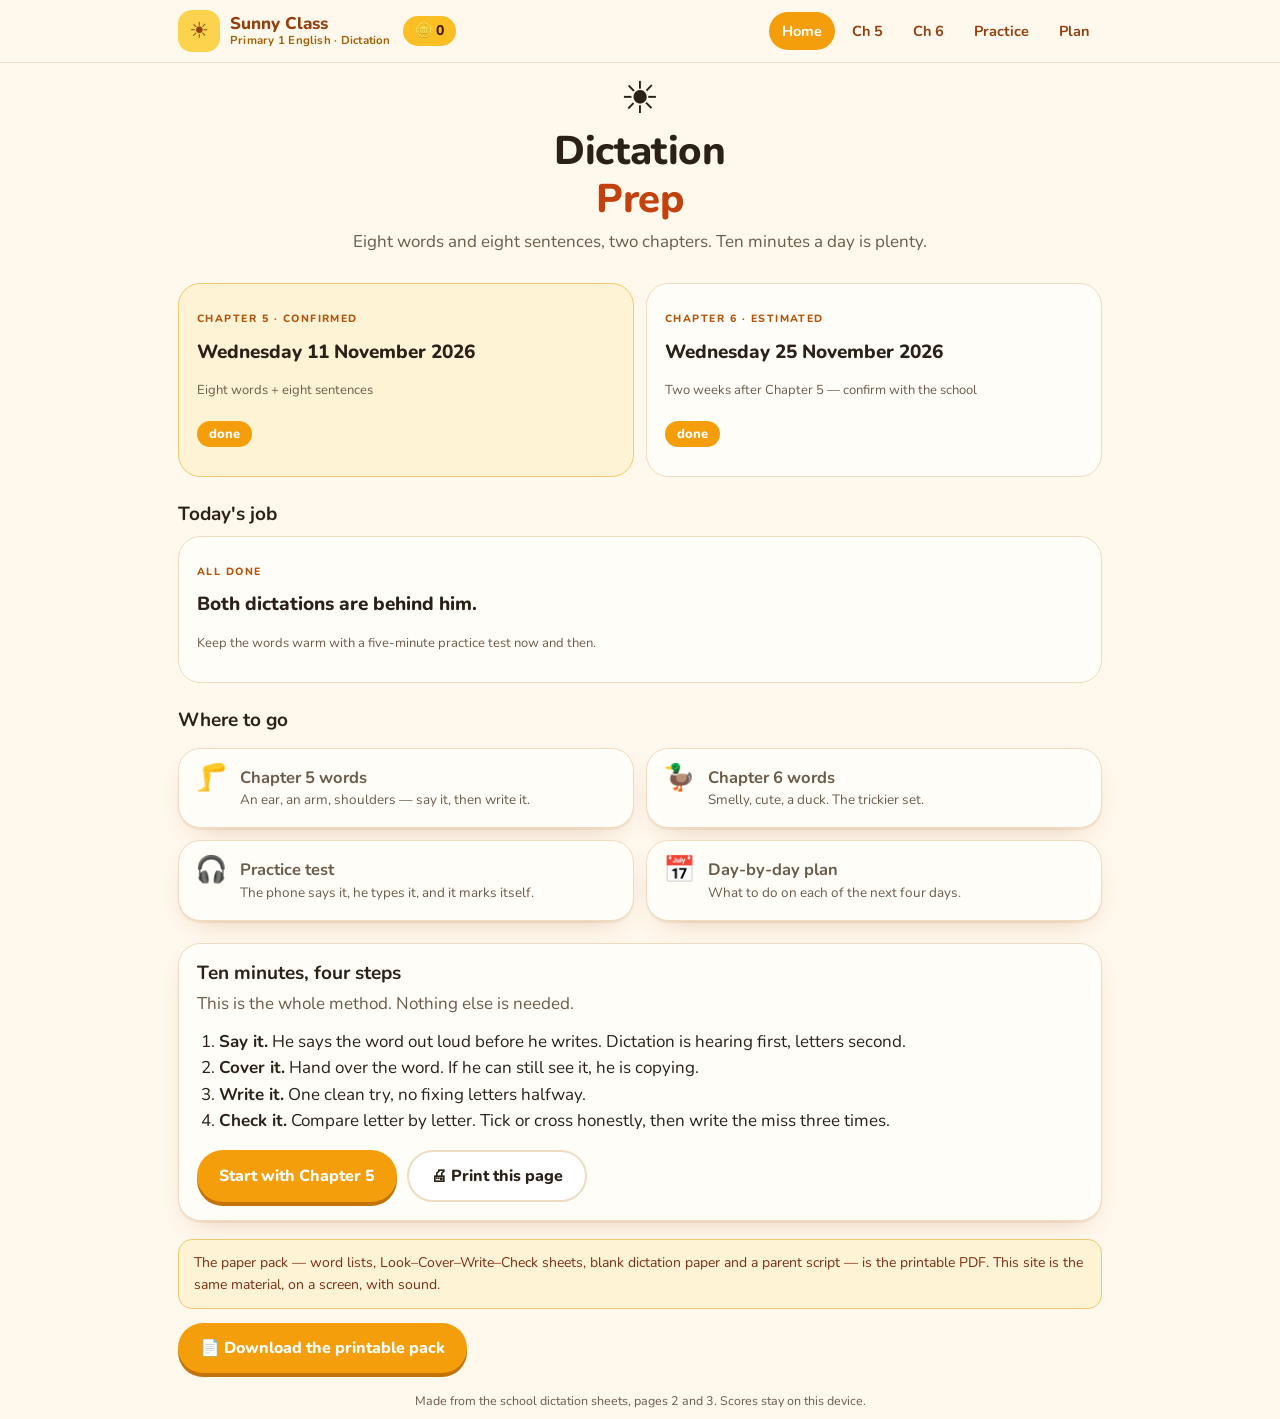
==== index.html @ 92ae647a "P1 English dictation: Chapters 5 and 6, with sound and a printable pack" ====
<!DOCTYPE html>
<html lang="en">
<head>
<meta charset="utf-8">
<meta name="viewport" content="width=device-width, initial-scale=1">
<title>Sunny Class · P1 English Dictation</title>
<meta name="description" content="Practice for Anton's Primary 1 English dictation, Chapters 5 and 6.">
<meta name="theme-color" content="#fff8ec">
<link rel="icon" href="favicon.svg" type="image/svg+xml">
<link rel="preconnect" href="https://fonts.googleapis.com">
<link rel="preconnect" href="https://fonts.gstatic.com" crossorigin>
<link href="https://fonts.googleapis.com/css2?family=Nunito:wght@400;600;700;800&family=Comic+Neue:wght@700&display=swap" rel="stylesheet">
<link rel="stylesheet" href="css/app.css">
</head>
<body data-page="home">

<header class="site-header">
  <div class="wrap">
    <a class="brand" href="./">
      <span class="brand-mark" aria-hidden="true">☀️</span>
      <span>Sunny Class<small>Primary 1 English · Dictation</small></span>
    </a>
    <p class="coins" data-coins>🪙 0</p>
    <nav class="nav" aria-label="Main">
      <a href="./" aria-current="page">Home</a>
      <a href="ch5/">Ch 5</a>
      <a href="ch6/">Ch 6</a>
      <a href="practice/">Practice</a>
      <a href="plan/">Plan</a>
    </nav>
  </div>
</header>

<main class="wrap">

  <section class="hero">
    <div class="sun" aria-hidden="true">☀️</div>
    <h1>Dictation <span class="accent">Prep</span></h1>
    <p class="lede">Eight words and eight sentences, two chapters. Ten minutes a day is plenty.</p>
  </section>

  <section class="dates" aria-label="Dictation dates">
    <div class="date-card now">
      <p class="tag">CHAPTER 5 · CONFIRMED</p>
      <p class="when">Wednesday 11 November 2026</p>
      <p class="sub">Eight words + eight sentences</p>
      <p class="countdown" data-countdown="ch5">…</p>
    </div>
    <div class="date-card">
      <p class="tag">CHAPTER 6 · ESTIMATED</p>
      <p class="when">Wednesday 25 November 2026</p>
      <p class="sub">Two weeks after Chapter 5 — confirm with the school</p>
      <p class="countdown" data-countdown="ch6">…</p>
    </div>
  </section>

  <section aria-labelledby="today-h">
    <h2 id="today-h" style="margin:26px 0 0;font-size:19px">Today's job</h2>
    <div class="stack" data-today style="margin-top:10px"></div>
  </section>

  <section aria-labelledby="go-h">
    <h2 id="go-h" style="margin:26px 0 0;font-size:19px">Where to go</h2>
    <div class="grid-links">
      <a class="tile" href="ch5/">
        <span class="ico" aria-hidden="true">🦵</span>
        <span><strong>Chapter 5 words</strong><span>An ear, an arm, shoulders — say it, then write it.</span></span>
      </a>
      <a class="tile" href="ch6/">
        <span class="ico" aria-hidden="true">🦆</span>
        <span><strong>Chapter 6 words</strong><span>Smelly, cute, a duck. The trickier set.</span></span>
      </a>
      <a class="tile" href="practice/">
        <span class="ico" aria-hidden="true">🎧</span>
        <span><strong>Practice test</strong><span>The phone says it, he types it, and it marks itself.</span></span>
      </a>
      <a class="tile" href="plan/">
        <span class="ico" aria-hidden="true">📅</span>
        <span><strong>Day-by-day plan</strong><span>What to do on each of the next four days.</span></span>
      </a>
    </div>
  </section>

  <section class="card" style="margin-top:22px" aria-labelledby="min-h">
    <h2 id="min-h">Ten minutes, four steps</h2>
    <p class="lede">This is the whole method. Nothing else is needed.</p>
    <ol style="margin:12px 0 0;padding-left:22px">
      <li><strong>Say it.</strong> He says the word out loud before he writes. Dictation is hearing first, letters second.</li>
      <li><strong>Cover it.</strong> Hand over the word. If he can still see it, he is copying.</li>
      <li><strong>Write it.</strong> One clean try, no fixing letters halfway.</li>
      <li><strong>Check it.</strong> Compare letter by letter. Tick or cross honestly, then write the miss three times.</li>
    </ol>
    <div class="btn-row" style="margin-top:16px">
      <a class="btn btn-primary" href="ch5/">Start with Chapter 5</a>
      <button class="btn btn-ghost" data-print>🖨 Print this page</button>
    </div>
  </section>

  <p class="notice warm" style="margin-top:18px">
    The paper pack — word lists, Look–Cover–Write–Check sheets, blank dictation paper and a parent script —
    is the printable PDF. This site is the same material, on a screen, with sound.
  </p>
  <div class="btn-row" style="margin-top:12px">
    <a class="btn btn-primary" href="Anton_P1_Dictation_Prep_Pack.pdf" download>📄 Download the printable pack</a>
  </div>

  <footer class="site-footer">
    Made from the school dictation sheets, pages 2 and 3. Scores stay on this device.
  </footer>
</main>

<nav class="bottom-nav" aria-label="Main">
  <ul>
    <li><a href="./" aria-current="page"><span aria-hidden="true">🏠</span><span>Home</span></a></li>
    <li><a href="ch5/"><span aria-hidden="true">🦵</span><span>Ch 5</span></a></li>
    <li><a href="ch6/"><span aria-hidden="true">🦆</span><span>Ch 6</span></a></li>
    <li><a href="practice/"><span aria-hidden="true">🎧</span><span>Practice</span></a></li>
    <li><a href="plan/"><span aria-hidden="true">📅</span><span>Plan</span></a></li>
  </ul>
</nav>

<script src="js/data.js"></script>
<script src="js/app.js"></script>
</body>
</html>
---- css/app.css ----
/* Sunny Class — P1 English Dictation
   Same warm palette as the family's exam site. */

:root {
  --bg: #fff8ec;
  --bg-soft: #fdf1dd;
  --ink: #2b2118;
  --ink-soft: #6b5b4a;
  --amber: #f59e0b;
  --amber-dark: #b45309;
  --amber-deep: #92400e;
  --orange: #c2410c;
  --card: #fffdf8;
  --line: #efdcc0;
  --green: #15803d;
  --green-bg: #dcfce7;
  --red: #b91c1c;
  --red-bg: #fee2e2;
  --blue-bg: #eef6ff;
  --radius: 1.4rem;
  --shadow: 0 2px 0 rgba(180, 83, 9, 0.08), 0 10px 30px -18px rgba(146, 64, 14, 0.45);
  --font: "Nunito", "PingFang HK", "Microsoft JhengHei", "WenQuanYi Micro Hei", system-ui, sans-serif;
  --font-kid: "Comic Neue", "Comic Sans MS", "Chalkboard SE", var(--font);
}

* { box-sizing: border-box; }

html { -webkit-text-size-adjust: 100%; }

body {
  margin: 0;
  background: var(--bg);
  color: var(--ink);
  font-family: var(--font);
  font-size: 17px;
  line-height: 1.55;
  min-height: 100vh;
}

img { max-width: 100%; }

a { color: var(--amber-deep); }

.wrap {
  width: min(960px, 100%);
  margin: 0 auto;
  padding: 0 18px;
}

/* ---------------------------------------------------------------- header */

.site-header {
  position: sticky;
  top: 0;
  z-index: 20;
  background: rgba(255, 248, 236, 0.93);
  backdrop-filter: blur(10px);
  border-bottom: 1px solid var(--line);
}

.site-header .wrap {
  display: flex;
  align-items: center;
  gap: 12px;
  padding-top: 10px;
  padding-bottom: 10px;
}

.brand {
  display: flex;
  align-items: center;
  gap: 10px;
  text-decoration: none;
  color: var(--amber-deep);
  font-weight: 800;
  line-height: 1.1;
}

.brand-mark {
  width: 42px;
  height: 42px;
  border-radius: 14px;
  background: #fcd34d;
  display: grid;
  place-items: center;
  font-size: 22px;
  flex: none;
}

.brand small {
  display: block;
  font-size: 11.5px;
  font-weight: 700;
  color: #a16207;
  letter-spacing: 0.02em;
}

.coins {
  margin: 0;
  background: #fbbf24;
  color: #451a03;
  border-radius: 999px;
  padding: 4px 12px;
  font-size: 14px;
  font-weight: 800;
  flex: none;
}

.nav {
  margin-left: auto;
  display: none;
  gap: 4px;
}

.nav a {
  display: inline-flex;
  align-items: center;
  height: 38px;
  padding: 0 13px;
  border-radius: 999px;
  font-size: 14.5px;
  font-weight: 700;
  text-decoration: none;
  color: var(--amber-deep);
}

.nav a:hover { background: #fde9c8; }
.nav a[aria-current="page"] { background: var(--amber); color: #fff; }

@media (min-width: 760px) {
  .nav { display: flex; }
}

/* --------------------------------------------------------- bottom nav -- */

.bottom-nav {
  position: fixed;
  inset: auto 0 0 0;
  z-index: 20;
  background: rgba(255, 248, 236, 0.97);
  backdrop-filter: blur(10px);
  border-top: 1px solid var(--line);
  padding-bottom: env(safe-area-inset-bottom);
}

.bottom-nav ul {
  display: grid;
  grid-template-columns: repeat(5, 1fr);
  margin: 0;
  padding: 0;
  list-style: none;
}

.bottom-nav a {
  display: flex;
  flex-direction: column;
  align-items: center;
  gap: 2px;
  padding: 8px 2px 9px;
  font-size: 11px;
  font-weight: 700;
  color: var(--ink-soft);
  text-decoration: none;
}

.bottom-nav a span:first-child { font-size: 19px; line-height: 1; }
.bottom-nav a[aria-current="page"] { color: var(--amber-deep); }

main { padding: 22px 0 96px; }

@media (min-width: 760px) {
  main { padding-bottom: 40px; }
  .bottom-nav { display: none; }
}

/* ------------------------------------------------------------ elements -- */

h1, h2, h3 { line-height: 1.2; margin: 0; }

h1 { font-size: clamp(28px, 6vw, 40px); font-weight: 800; letter-spacing: -0.01em; }

.kicker {
  font-size: 11.5px;
  font-weight: 800;
  letter-spacing: 0.14em;
  text-transform: uppercase;
  color: var(--amber-dark);
  margin: 0 0 4px;
}

.lede { color: var(--ink-soft); margin: 6px 0 0; }

.rule {
  height: 3px;
  width: 100%;
  background: var(--amber);
  border-radius: 999px;
  margin: 14px 0 18px;
}

.card {
  background: var(--card);
  border: 1px solid var(--line);
  border-radius: var(--radius);
  padding: 18px;
  box-shadow: var(--shadow);
}

.card + .card { margin-top: 16px; }

.card > h2 { font-size: 19px; margin-bottom: 4px; }

.btn {
  display: inline-flex;
  align-items: center;
  justify-content: center;
  gap: 8px;
  border: 0;
  border-radius: 999px;
  padding: 13px 22px;
  font-family: var(--font);
  font-size: 16px;
  font-weight: 800;
  cursor: pointer;
  text-decoration: none;
  background: #fde9c8;
  color: var(--amber-deep);
  transition: transform 0.08s ease, background 0.15s ease;
}

.btn:active { transform: translateY(1px); }
.btn-primary { background: var(--amber); color: #fff; box-shadow: 0 4px 0 #c2740a; }
.btn-primary:active { box-shadow: 0 2px 0 #c2740a; }
.btn-ghost { background: #fff; border: 2px solid var(--line); color: var(--ink); }
.btn-lg { font-size: 18px; padding: 16px 28px; }
.btn:disabled { opacity: 0.45; cursor: default; }

.btn-row { display: flex; flex-wrap: wrap; gap: 10px; }

/* --------------------------------------------------------- home / hero -- */

.hero {
  text-align: center;
  padding: 14px 0 6px;
}

.hero .sun {
  font-size: 44px;
  line-height: 1;
  animation: float 3.4s ease-in-out infinite;
}

@keyframes float {
  0%, 100% { transform: translateY(0); }
  50% { transform: translateY(-7px); }
}

.hero h1 { margin-top: 6px; }
.hero h1 .accent { color: var(--orange); display: block; }

.dates {
  display: grid;
  gap: 12px;
  grid-template-columns: 1fr;
  margin: 22px 0 6px;
}

@media (min-width: 620px) { .dates { grid-template-columns: 1fr 1fr; } }

.date-card {
  border-radius: var(--radius);
  padding: 16px 18px;
  border: 1px solid var(--line);
  background: var(--card);
  text-align: left;
}

.date-card.now { background: #fff3d6; border-color: #f3c96b; }

.date-card .tag {
  font-size: 10.5px;
  font-weight: 800;
  letter-spacing: 0.14em;
  color: var(--amber-dark);
}

.date-card .when { font-size: 19px; font-weight: 800; margin: 2px 0; }
.date-card .sub { font-size: 13px; color: var(--ink-soft); }

.countdown {
  display: inline-block;
  margin-top: 8px;
  background: var(--amber);
  color: #fff;
  border-radius: 999px;
  padding: 3px 12px;
  font-size: 13px;
  font-weight: 800;
}

.grid-links {
  display: grid;
  gap: 12px;
  grid-template-columns: 1fr;
  margin-top: 16px;
}

@media (min-width: 640px) { .grid-links { grid-template-columns: 1fr 1fr; } }

.tile {
  display: flex;
  gap: 13px;
  align-items: flex-start;
  background: var(--card);
  border: 1px solid var(--line);
  border-radius: var(--radius);
  padding: 16px;
  text-decoration: none;
  color: inherit;
  box-shadow: var(--shadow);
  transition: transform 0.12s ease;
}

.tile:hover { transform: translateY(-2px); }
.tile .ico { font-size: 26px; line-height: 1; }
.tile strong { display: block; font-size: 16.5px; }
.tile span { font-size: 13.5px; color: var(--ink-soft); }

/* ------------------------------------------------------- word cards ----- */

.word-grid {
  display: grid;
  gap: 12px;
  grid-template-columns: 1fr;
  margin-top: 16px;
}

@media (min-width: 620px) { .word-grid { grid-template-columns: 1fr 1fr; } }

.word-card {
  background: var(--card);
  border: 1px solid var(--line);
  border-radius: var(--radius);
  padding: 14px 16px 16px;
  box-shadow: var(--shadow);
}

.word-card.correct { border-color: #86efac; background: #f0fdf4; }

.word-head {
  display: flex;
  align-items: center;
  gap: 8px;
}

.word-num {
  font-size: 12px;
  font-weight: 800;
  color: var(--ink-soft);
}

.word-head .speak { margin-left: auto; }

.speak {
  border: 0;
  background: #dbeafe;
  color: #1d4ed8;
  width: 42px;
  height: 42px;
  border-radius: 50%;
  font-size: 19px;
  cursor: pointer;
  flex: none;
  display: grid;
  place-items: center;
}

.speak:active { transform: scale(0.94); }

.word-text {
  font-family: var(--font-kid);
  font-size: 40px;
  font-weight: 700;
  line-height: 1.1;
  margin: 2px 0 0;
}

.word-syll {
  font-size: 12.5px;
  font-weight: 800;
  color: var(--amber-dark);
  letter-spacing: 0.05em;
}

.word-tip { font-size: 13px; color: var(--ink-soft); font-style: italic; }

.tricky { color: var(--orange); }

/* hidden-word mode: the child should not be able to peek */
.word-grid.covered .word-text,
.word-grid.covered .word-syll { visibility: hidden; }

.word-practice {
  display: flex;
  gap: 8px;
  margin-top: 12px;
}

.write-input {
  flex: 1;
  min-width: 0;
  font-family: var(--font-kid);
  font-size: 20px;
  padding: 9px 12px;
  border: 2px solid var(--line);
  border-radius: 12px;
  background: #fff;
  color: var(--ink);
}

.write-input:focus {
  outline: 3px solid #fcd34d;
  outline-offset: 1px;
  border-color: var(--amber);
}

.check-btn {
  border: 0;
  border-radius: 12px;
  background: var(--amber);
  color: #fff;
  font-family: var(--font);
  font-weight: 800;
  font-size: 14px;
  padding: 0 16px;
  cursor: pointer;
}

.feedback {
  margin-top: 8px;
  font-size: 14px;
  font-weight: 700;
  min-height: 21px;
}

.feedback.ok { color: var(--green); }
.feedback.no { color: var(--red); }
.feedback.warn { color: var(--amber-dark); }

/* ----------------------------------------------------------- sentences -- */

.sent-list { display: grid; gap: 10px; margin-top: 14px; }

.sent-item {
  display: flex;
  gap: 12px;
  align-items: center;
  background: var(--card);
  border: 1px solid var(--line);
  border-radius: 16px;
  padding: 12px 14px;
}

.sent-item .num { font-size: 12px; font-weight: 800; color: var(--ink-soft); }

.sent-text {
  font-family: var(--font-kid);
  font-size: 21px;
  font-weight: 700;
  line-height: 1.35;
  flex: 1;
}

/* --------------------------------------------------------------- plan --- */

.plan-table { width: 100%; border-collapse: collapse; margin-top: 14px; font-size: 15px; }

.plan-table th {
  background: var(--amber);
  color: #fff;
  text-align: left;
  font-size: 12px;
  letter-spacing: 0.08em;
  text-transform: uppercase;
  padding: 9px 10px;
}

.plan-table th:first-child { border-radius: 10px 0 0 10px; }
.plan-table th:last-child { border-radius: 0 10px 10px 0; }

.plan-table td {
  padding: 10px;
  border-bottom: 1px solid var(--line);
  vertical-align: top;
}

.plan-table tr.today td { background: #fff3d6; }
.plan-table td:first-child { font-weight: 800; color: var(--amber-dark); white-space: nowrap; }
.plan-table td.when { font-weight: 700; white-space: nowrap; }

.tick {
  width: 26px;
  height: 26px;
  border: 2px solid var(--line);
  border-radius: 7px;
  background: #fff;
  cursor: pointer;
  display: grid;
  place-items: center;
  font-size: 15px;
  color: #fff;
  padding: 0;
}

.tick.on { background: var(--green); border-color: var(--green); }

/* ------------------------------------------------------------ practice -- */

.practice-stage {
  text-align: center;
  background: var(--card);
  border: 1px solid var(--line);
  border-radius: var(--radius);
  padding: 26px 18px;
  box-shadow: var(--shadow);
}

.progress-pill {
  display: inline-block;
  font-size: 13px;
  font-weight: 800;
  color: var(--amber-dark);
  background: #fde9c8;
  border-radius: 999px;
  padding: 4px 14px;
  margin-bottom: 14px;
}

.big-input {
  width: min(440px, 100%);
  font-family: var(--font-kid);
  font-size: 26px;
  text-align: center;
  padding: 14px 16px;
  border: 3px solid var(--line);
  border-radius: 16px;
  margin: 16px auto 0;
  display: block;
  background: #fff;
  color: var(--ink);
}

.big-input:focus { outline: 3px solid #fcd34d; outline-offset: 2px; border-color: var(--amber); }

.answer-reveal {
  font-family: var(--font-kid);
  font-size: 22px;
  font-weight: 700;
  margin-top: 12px;
}

.chip-row { display: flex; flex-wrap: wrap; gap: 8px; justify-content: center; margin: 14px 0 4px; }

.chip {
  border: 2px solid var(--line);
  background: #fff;
  border-radius: 999px;
  padding: 9px 16px;
  font-family: var(--font);
  font-weight: 800;
  font-size: 14px;
  cursor: pointer;
  color: var(--ink);
}

.chip[aria-pressed="true"] { background: var(--amber); border-color: var(--amber); color: #fff; }

.score-big { font-size: 54px; font-weight: 800; line-height: 1; color: var(--orange); }

.stars { font-size: 30px; letter-spacing: 4px; margin: 8px 0; }

.hint { font-size: 13.5px; color: var(--ink-soft); }

.notice {
  background: var(--blue-bg);
  border: 1px solid #cfe3ff;
  border-radius: 14px;
  padding: 12px 15px;
  font-size: 14px;
  color: #1e3a8a;
  margin-top: 14px;
}

.notice.warm { background: #fff3d6; border-color: #f3c96b; color: #7c2d12; }

/* --------------------------------------------------------------- misc --- */

.site-footer {
  text-align: center;
  font-size: 12.5px;
  color: var(--ink-soft);
  padding: 18px 0 8px;
}

.sr-only {
  position: absolute;
  width: 1px;
  height: 1px;
  padding: 0;
  margin: -1px;
  overflow: hidden;
  clip: rect(0, 0, 0, 0);
  white-space: nowrap;
  border: 0;
}

.stack > * + * { margin-top: 12px; }

/* --------------------------------------------------------------- print -- */

@media print {
  @page { size: A4; margin: 14mm; }

  body { background: #fff; font-size: 12pt; }
  .site-header, .bottom-nav, .no-print, .site-footer { display: none !important; }
  main { padding: 0; }
  .card, .word-card, .date-card, .sent-item, .practice-stage {
    box-shadow: none;
    border-color: #c9b79c;
    break-inside: avoid;
  }
  .word-grid { grid-template-columns: 1fr 1fr; }
  .write-input, .check-btn, .speak, .feedback { display: none !important; }
  a { color: inherit; text-decoration: none; }
}

@media (prefers-reduced-motion: reduce) {
  * { animation: none !important; transition: none !important; }
}
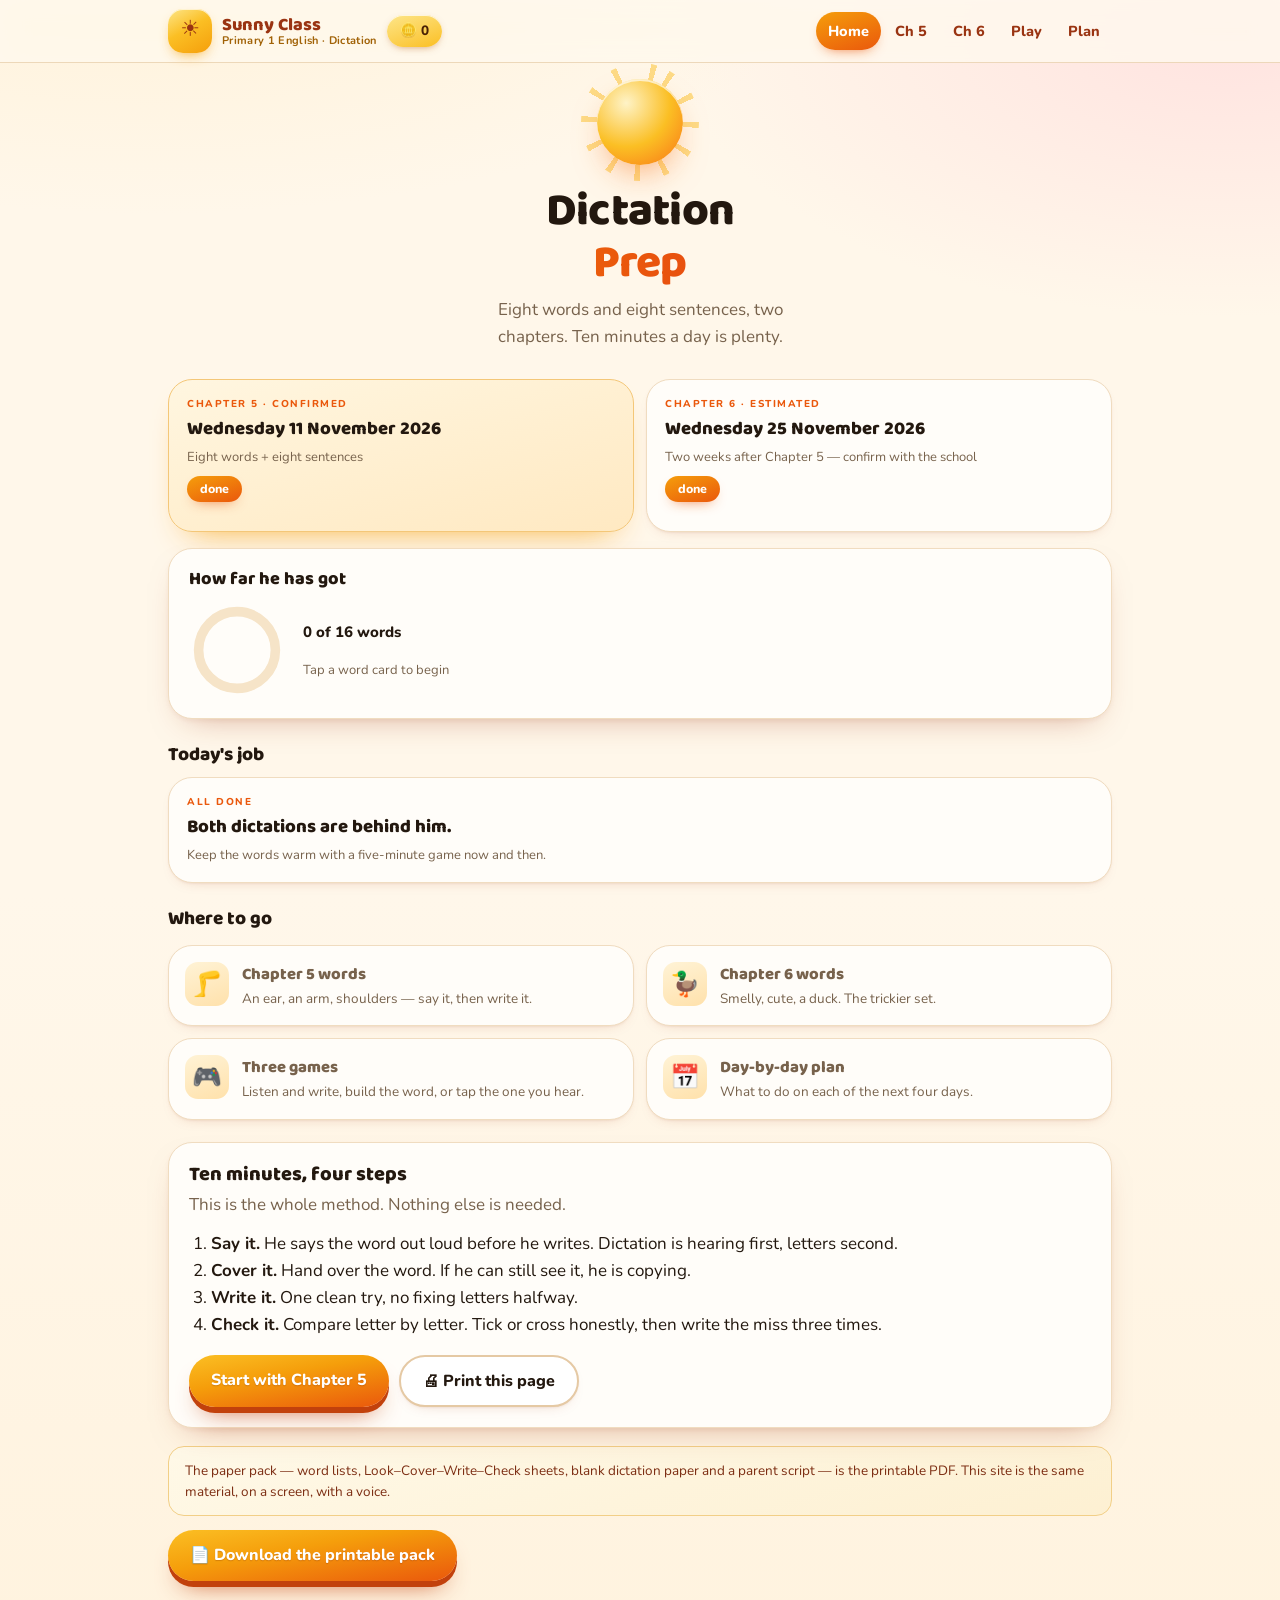
==== commit f95f0b32: "Redesign: female voice, three games, confetti, progress ring; publish as anton-p1-eng-dict" ====
--- a/index.html
+++ b/index.html
@@ -5,11 +5,11 @@
 <meta name="viewport" content="width=device-width, initial-scale=1">
 <title>Sunny Class · P1 English Dictation</title>
 <meta name="description" content="Practice for Anton's Primary 1 English dictation, Chapters 5 and 6.">
-<meta name="theme-color" content="#fff8ec">
+<meta name="theme-color" content="#fff7ea">
 <link rel="icon" href="favicon.svg" type="image/svg+xml">
 <link rel="preconnect" href="https://fonts.googleapis.com">
 <link rel="preconnect" href="https://fonts.gstatic.com" crossorigin>
-<link href="https://fonts.googleapis.com/css2?family=Nunito:wght@400;600;700;800&family=Comic+Neue:wght@700&display=swap" rel="stylesheet">
+<link href="https://fonts.googleapis.com/css2?family=Baloo+2:wght@600;700;800&family=Nunito:wght@400;600;700;800&family=Comic+Neue:wght@700&display=swap" rel="stylesheet">
 <link rel="stylesheet" href="css/app.css">
 </head>
 <body data-page="home">
@@ -25,7 +25,7 @@
       <a href="./" aria-current="page">Home</a>
       <a href="ch5/">Ch 5</a>
       <a href="ch6/">Ch 6</a>
-      <a href="practice/">Practice</a>
+      <a href="play/">Play</a>
       <a href="plan/">Plan</a>
     </nav>
   </div>
@@ -34,8 +34,8 @@
 <main class="wrap">
 
   <section class="hero">
-    <div class="sun" aria-hidden="true">☀️</div>
-    <h1>Dictation <span class="accent">Prep</span></h1>
+    <div class="sun-badge" aria-hidden="true"></div>
+    <h1>Dictation <span class="g">Prep</span></h1>
     <p class="lede">Eight words and eight sentences, two chapters. Ten minutes a day is plenty.</p>
   </section>
 
@@ -54,9 +54,16 @@
     </div>
   </section>
 
+  <section style="margin-top:16px" aria-labelledby="ring-h">
+    <div class="card">
+      <h2 id="ring-h" style="font-size:18px;margin-bottom:12px">How far he has got</h2>
+      <div data-ring></div>
+    </div>
+  </section>
+
   <section aria-labelledby="today-h">
     <h2 id="today-h" style="margin:26px 0 0;font-size:19px">Today's job</h2>
-    <div class="stack" data-today style="margin-top:10px"></div>
+    <div style="margin-top:10px" data-today></div>
   </section>
 
   <section aria-labelledby="go-h">
@@ -70,9 +77,9 @@
         <span class="ico" aria-hidden="true">🦆</span>
         <span><strong>Chapter 6 words</strong><span>Smelly, cute, a duck. The trickier set.</span></span>
       </a>
-      <a class="tile" href="practice/">
-        <span class="ico" aria-hidden="true">🎧</span>
-        <span><strong>Practice test</strong><span>The phone says it, he types it, and it marks itself.</span></span>
+      <a class="tile" href="play/">
+        <span class="ico" aria-hidden="true">🎮</span>
+        <span><strong>Three games</strong><span>Listen and write, build the word, or tap the one you hear.</span></span>
       </a>
       <a class="tile" href="plan/">
         <span class="ico" aria-hidden="true">📅</span>
@@ -98,7 +105,7 @@
 
   <p class="notice warm" style="margin-top:18px">
     The paper pack — word lists, Look–Cover–Write–Check sheets, blank dictation paper and a parent script —
-    is the printable PDF. This site is the same material, on a screen, with sound.
+    is the printable PDF. This site is the same material, on a screen, with a voice.
   </p>
   <div class="btn-row" style="margin-top:12px">
     <a class="btn btn-primary" href="Anton_P1_Dictation_Prep_Pack.pdf" download>📄 Download the printable pack</a>
@@ -114,7 +121,7 @@
     <li><a href="./" aria-current="page"><span aria-hidden="true">🏠</span><span>Home</span></a></li>
     <li><a href="ch5/"><span aria-hidden="true">🦵</span><span>Ch 5</span></a></li>
     <li><a href="ch6/"><span aria-hidden="true">🦆</span><span>Ch 6</span></a></li>
-    <li><a href="practice/"><span aria-hidden="true">🎧</span><span>Practice</span></a></li>
+    <li><a href="play/"><span aria-hidden="true">🎮</span><span>Play</span></a></li>
     <li><a href="plan/"><span aria-hidden="true">📅</span><span>Plan</span></a></li>
   </ul>
 </nav>
--- a/css/app.css
+++ b/css/app.css
@@ -1,69 +1,82 @@
-/* Sunny Class — P1 English Dictation
-   Same warm palette as the family's exam site. */
+/* ==========================================================================
+   Sunny Class — P1 English Dictation
+   Warm, rounded, high-contrast, phone-first.
+   ========================================================================== */
 
 :root {
-  --bg: #fff8ec;
-  --bg-soft: #fdf1dd;
-  --ink: #2b2118;
-  --ink-soft: #6b5b4a;
+  --bg: #fff7ea;
+  --bg-2: #ffeacd;
+  --ink: #23180f;
+  --ink-soft: #77624c;
   --amber: #f59e0b;
-  --amber-dark: #b45309;
-  --amber-deep: #92400e;
+  --amber-2: #ea580c;
+  --amber-deep: #9a3412;
   --orange: #c2410c;
-  --card: #fffdf8;
-  --line: #efdcc0;
+  --card: #fffdf9;
+  --line: #f0dcc0;
+  --line-strong: #e5c9a4;
   --green: #15803d;
   --green-bg: #dcfce7;
   --red: #b91c1c;
   --red-bg: #fee2e2;
-  --blue-bg: #eef6ff;
-  --radius: 1.4rem;
-  --shadow: 0 2px 0 rgba(180, 83, 9, 0.08), 0 10px 30px -18px rgba(146, 64, 14, 0.45);
+  --sky: #38bdf8;
+  --indigo: #4f46e5;
+  --radius: 1.5rem;
+  --radius-sm: 1rem;
+  --shadow-sm: 0 1px 2px rgba(154, 52, 18, 0.06), 0 6px 16px -12px rgba(154, 52, 18, 0.4);
+  --shadow: 0 2px 4px rgba(154, 52, 18, 0.05), 0 14px 34px -20px rgba(154, 52, 18, 0.5);
+  --shadow-lg: 0 4px 8px rgba(154, 52, 18, 0.06), 0 26px 60px -28px rgba(154, 52, 18, 0.55);
   --font: "Nunito", "PingFang HK", "Microsoft JhengHei", "WenQuanYi Micro Hei", system-ui, sans-serif;
+  --font-head: "Baloo 2", "Nunito", "PingFang HK", system-ui, sans-serif;
   --font-kid: "Comic Neue", "Comic Sans MS", "Chalkboard SE", var(--font);
 }
 
 * { box-sizing: border-box; }
-
-html { -webkit-text-size-adjust: 100%; }
+html { -webkit-text-size-adjust: 100%; scroll-behavior: smooth; }
+
+/* The hidden attribute loses to any rule that sets display, and .btn sets
+   display:inline-flex — so state it once, forcefully. */
+[hidden] { display: none !important; }
 
 body {
   margin: 0;
-  background: var(--bg);
   color: var(--ink);
   font-family: var(--font);
   font-size: 17px;
-  line-height: 1.55;
+  line-height: 1.58;
   min-height: 100vh;
-}
-
+  background-color: var(--bg);
+  background-image:
+    radial-gradient(1200px 520px at 12% -6%, #fff1d6 0%, rgba(255, 241, 214, 0) 60%),
+    radial-gradient(900px 460px at 96% 2%, #ffe3e0 0%, rgba(255, 227, 224, 0) 62%),
+    linear-gradient(180deg, #fff7ea 0%, #fff7ea 55%, #fff3df 100%);
+  background-repeat: no-repeat;
+  background-size: 100% 100%;
+}
+
+a { color: var(--amber-deep); }
 img { max-width: 100%; }
 
-a { color: var(--amber-deep); }
-
-.wrap {
-  width: min(960px, 100%);
-  margin: 0 auto;
-  padding: 0 18px;
-}
-
-/* ---------------------------------------------------------------- header */
+.wrap { width: min(980px, 100%); margin: 0 auto; padding: 0 18px; }
+
+/* ------------------------------------------------------------------ header */
 
 .site-header {
   position: sticky;
   top: 0;
-  z-index: 20;
-  background: rgba(255, 248, 236, 0.93);
-  backdrop-filter: blur(10px);
-  border-bottom: 1px solid var(--line);
+  z-index: 30;
+  background: rgba(255, 249, 240, 0.82);
+  backdrop-filter: saturate(180%) blur(14px);
+  -webkit-backdrop-filter: saturate(180%) blur(14px);
+  border-bottom: 1px solid rgba(229, 201, 164, 0.7);
 }
 
 .site-header .wrap {
   display: flex;
   align-items: center;
-  gap: 12px;
-  padding-top: 10px;
-  padding-bottom: 10px;
+  gap: 10px;
+  padding-top: 9px;
+  padding-bottom: 9px;
 }
 
 .brand {
@@ -72,74 +85,83 @@
   gap: 10px;
   text-decoration: none;
   color: var(--amber-deep);
-  font-weight: 800;
-  line-height: 1.1;
+  font-family: var(--font-head);
+  font-weight: 800;
+  font-size: 18px;
+  line-height: 1.05;
 }
 
 .brand-mark {
-  width: 42px;
-  height: 42px;
-  border-radius: 14px;
-  background: #fcd34d;
+  width: 44px;
+  height: 44px;
+  border-radius: 15px;
   display: grid;
   place-items: center;
   font-size: 22px;
   flex: none;
+  background: linear-gradient(150deg, #fde68a, #fbbf24 45%, #f59e0b);
+  box-shadow: 0 6px 14px -6px rgba(245, 158, 11, 0.9), inset 0 1px 0 rgba(255, 255, 255, 0.7);
 }
 
 .brand small {
   display: block;
-  font-size: 11.5px;
+  font-family: var(--font);
+  font-size: 11px;
   font-weight: 700;
   color: #a16207;
-  letter-spacing: 0.02em;
+  letter-spacing: 0.03em;
 }
 
 .coins {
   margin: 0;
-  background: #fbbf24;
-  color: #451a03;
+  flex: none;
+  font-size: 13.5px;
+  font-weight: 800;
+  color: #4a2104;
+  background: linear-gradient(160deg, #fde68a, #fbbf24);
   border-radius: 999px;
-  padding: 4px 12px;
-  font-size: 14px;
-  font-weight: 800;
-  flex: none;
-}
-
-.nav {
-  margin-left: auto;
-  display: none;
-  gap: 4px;
-}
+  padding: 5px 13px;
+  box-shadow: inset 0 1px 0 rgba(255, 255, 255, 0.75), 0 3px 8px -4px rgba(180, 83, 9, 0.7);
+  transition: transform 0.18s cubic-bezier(0.34, 1.56, 0.64, 1);
+}
+
+.coins.bump { transform: scale(1.18); }
+
+.nav { margin-left: auto; display: none; gap: 2px; }
 
 .nav a {
   display: inline-flex;
   align-items: center;
   height: 38px;
-  padding: 0 13px;
+  padding: 0 12px;
   border-radius: 999px;
   font-size: 14.5px;
-  font-weight: 700;
+  font-weight: 800;
   text-decoration: none;
   color: var(--amber-deep);
+  transition: background 0.16s ease, color 0.16s ease;
 }
 
 .nav a:hover { background: #fde9c8; }
-.nav a[aria-current="page"] { background: var(--amber); color: #fff; }
-
-@media (min-width: 760px) {
-  .nav { display: flex; }
-}
-
-/* --------------------------------------------------------- bottom nav -- */
+
+.nav a[aria-current="page"] {
+  background: linear-gradient(160deg, var(--amber), var(--amber-2));
+  color: #fff;
+  box-shadow: 0 6px 14px -8px rgba(234, 88, 12, 0.95);
+}
+
+@media (min-width: 780px) { .nav { display: flex; } }
+
+/* -------------------------------------------------------------- bottom nav */
 
 .bottom-nav {
   position: fixed;
   inset: auto 0 0 0;
-  z-index: 20;
-  background: rgba(255, 248, 236, 0.97);
-  backdrop-filter: blur(10px);
-  border-top: 1px solid var(--line);
+  z-index: 30;
+  background: rgba(255, 250, 242, 0.94);
+  backdrop-filter: blur(14px);
+  -webkit-backdrop-filter: blur(14px);
+  border-top: 1px solid rgba(229, 201, 164, 0.75);
   padding-bottom: env(safe-area-inset-bottom);
 }
 
@@ -155,60 +177,83 @@
   display: flex;
   flex-direction: column;
   align-items: center;
-  gap: 2px;
+  gap: 3px;
   padding: 8px 2px 9px;
+  font-size: 10.5px;
+  font-weight: 800;
+  color: #9a8064;
+  text-decoration: none;
+  position: relative;
+}
+
+.bottom-nav a span:first-child {
+  font-size: 20px;
+  line-height: 1;
+  transition: transform 0.18s cubic-bezier(0.34, 1.56, 0.64, 1);
+}
+
+.bottom-nav a[aria-current="page"] { color: var(--amber-deep); }
+.bottom-nav a[aria-current="page"] span:first-child { transform: translateY(-2px) scale(1.12); }
+
+.bottom-nav a[aria-current="page"]::before {
+  content: "";
+  position: absolute;
+  top: 0;
+  left: 50%;
+  transform: translateX(-50%);
+  width: 26px;
+  height: 3px;
+  border-radius: 0 0 4px 4px;
+  background: linear-gradient(90deg, var(--amber), var(--amber-2));
+}
+
+main { padding: 20px 0 104px; }
+
+@media (min-width: 780px) {
+  main { padding-bottom: 48px; }
+  .bottom-nav { display: none; }
+}
+
+/* ---------------------------------------------------------------- typography */
+
+h1, h2, h3 { margin: 0; line-height: 1.14; font-family: var(--font-head); font-weight: 800; }
+h1 { font-size: clamp(30px, 7.4vw, 46px); letter-spacing: -0.015em; }
+
+.kicker {
+  margin: 0 0 5px;
   font-size: 11px;
-  font-weight: 700;
-  color: var(--ink-soft);
-  text-decoration: none;
-}
-
-.bottom-nav a span:first-child { font-size: 19px; line-height: 1; }
-.bottom-nav a[aria-current="page"] { color: var(--amber-deep); }
-
-main { padding: 22px 0 96px; }
-
-@media (min-width: 760px) {
-  main { padding-bottom: 40px; }
-  .bottom-nav { display: none; }
-}
-
-/* ------------------------------------------------------------ elements -- */
-
-h1, h2, h3 { line-height: 1.2; margin: 0; }
-
-h1 { font-size: clamp(28px, 6vw, 40px); font-weight: 800; letter-spacing: -0.01em; }
-
-.kicker {
-  font-size: 11.5px;
-  font-weight: 800;
-  letter-spacing: 0.14em;
+  font-weight: 800;
+  letter-spacing: 0.16em;
   text-transform: uppercase;
-  color: var(--amber-dark);
-  margin: 0 0 4px;
-}
-
-.lede { color: var(--ink-soft); margin: 6px 0 0; }
+  color: var(--amber-2);
+}
+
+.lede { margin: 7px 0 0; color: var(--ink-soft); }
+.hint { font-size: 13.5px; color: var(--ink-soft); }
 
 .rule {
-  height: 3px;
-  width: 100%;
-  background: var(--amber);
+  height: 4px;
+  width: 64px;
   border-radius: 999px;
-  margin: 14px 0 18px;
-}
+  margin: 14px 0 20px;
+  background: linear-gradient(90deg, var(--amber), var(--amber-2));
+}
+
+/* -------------------------------------------------------------------- cards */
 
 .card {
+  position: relative;
   background: var(--card);
   border: 1px solid var(--line);
   border-radius: var(--radius);
-  padding: 18px;
+  padding: 20px;
   box-shadow: var(--shadow);
 }
 
 .card + .card { margin-top: 16px; }
-
-.card > h2 { font-size: 19px; margin-bottom: 4px; }
+.card > h2 { font-size: 20px; margin-bottom: 3px; }
+
+/* ------------------------------------------------------------------ buttons */
 
 .btn {
   display: inline-flex;
@@ -223,86 +268,153 @@
   font-weight: 800;
   cursor: pointer;
   text-decoration: none;
-  background: #fde9c8;
+  background: #fff2da;
   color: var(--amber-deep);
-  transition: transform 0.08s ease, background 0.15s ease;
-}
-
-.btn:active { transform: translateY(1px); }
-.btn-primary { background: var(--amber); color: #fff; box-shadow: 0 4px 0 #c2740a; }
-.btn-primary:active { box-shadow: 0 2px 0 #c2740a; }
-.btn-ghost { background: #fff; border: 2px solid var(--line); color: var(--ink); }
-.btn-lg { font-size: 18px; padding: 16px 28px; }
-.btn:disabled { opacity: 0.45; cursor: default; }
+  transition: transform 0.1s ease, box-shadow 0.16s ease, background 0.16s ease;
+  -webkit-tap-highlight-color: transparent;
+}
+
+.btn:hover { background: #ffe8c4; }
+.btn:active { transform: translateY(2px); }
+
+.btn-primary {
+  background: linear-gradient(170deg, #fbbf24, var(--amber) 40%, var(--amber-2));
+  color: #fff;
+  box-shadow: 0 6px 0 #c2410c, 0 16px 26px -14px rgba(194, 65, 12, 0.9);
+  text-shadow: 0 1px 1px rgba(120, 40, 0, 0.25);
+}
+
+.btn-primary:hover { background: linear-gradient(170deg, #fcd34d, #f59e0b 40%, #ea580c); }
+.btn-primary:active { box-shadow: 0 3px 0 #c2410c; }
+
+.btn-ghost {
+  background: #fff;
+  border: 2px solid var(--line-strong);
+  color: var(--ink);
+  box-shadow: var(--shadow-sm);
+}
+
+.btn-ghost:hover { background: #fffaf2; border-color: var(--amber); }
+
+.btn-lg { font-size: 18px; padding: 16px 30px; }
+.btn:disabled { opacity: 0.42; cursor: default; box-shadow: none; }
 
 .btn-row { display: flex; flex-wrap: wrap; gap: 10px; }
 
-/* --------------------------------------------------------- home / hero -- */
-
-.hero {
-  text-align: center;
-  padding: 14px 0 6px;
-}
-
-.hero .sun {
-  font-size: 44px;
-  line-height: 1;
-  animation: float 3.4s ease-in-out infinite;
-}
-
-@keyframes float {
-  0%, 100% { transform: translateY(0); }
-  50% { transform: translateY(-7px); }
-}
-
-.hero h1 { margin-top: 6px; }
-.hero h1 .accent { color: var(--orange); display: block; }
+/* --------------------------------------------------------------------- hero */
+
+.hero { position: relative; text-align: center; padding: 16px 0 4px; }
+
+.sun-badge {
+  width: 86px;
+  height: 86px;
+  margin: 0 auto 20px;
+  border-radius: 50%;
+  position: relative;
+  background: radial-gradient(circle at 34% 28%, #fef3c7, #fbbf24 52%, #f97316);
+  box-shadow: 0 16px 34px -12px rgba(249, 115, 22, 0.65), inset 0 2px 0 rgba(255, 255, 255, 0.65);
+  animation: bob 4.6s ease-in-out infinite;
+}
+
+.sun-badge::after {
+  content: "";
+  position: absolute;
+  inset: -16px;
+  border-radius: 50%;
+  background: conic-gradient(
+    from 0deg,
+    transparent 0 11deg, rgba(251, 191, 36, 0.5) 11deg 17deg,
+    transparent 17deg 30deg, rgba(251, 191, 36, 0.5) 30deg 36deg,
+    transparent 36deg 60deg, rgba(251, 191, 36, 0.5) 60deg 66deg,
+    transparent 66deg 90deg, rgba(251, 191, 36, 0.5) 90deg 96deg,
+    transparent 96deg 120deg, rgba(251, 191, 36, 0.5) 120deg 126deg,
+    transparent 126deg 150deg, rgba(251, 191, 36, 0.5) 150deg 156deg,
+    transparent 156deg 180deg, rgba(251, 191, 36, 0.5) 180deg 186deg,
+    transparent 186deg 210deg, rgba(251, 191, 36, 0.5) 210deg 216deg,
+    transparent 216deg 240deg, rgba(251, 191, 36, 0.5) 240deg 246deg,
+    transparent 246deg 270deg, rgba(251, 191, 36, 0.5) 270deg 276deg,
+    transparent 276deg 300deg, rgba(251, 191, 36, 0.5) 300deg 306deg,
+    transparent 306deg 330deg, rgba(251, 191, 36, 0.5) 330deg 336deg,
+    transparent 336deg 360deg
+  );
+  animation: spin 30s linear infinite;
+  z-index: -1;
+}
+
+@keyframes bob {
+  0%, 100% { transform: translateY(0) rotate(0deg); }
+  50% { transform: translateY(-9px) rotate(3deg); }
+}
+
+@keyframes spin { to { transform: rotate(360deg); } }
+
+.hero h1 .g {
+  display: block;
+  background: linear-gradient(100deg, #f59e0b, #ea580c 48%, #dc2626);
+  -webkit-background-clip: text;
+  background-clip: text;
+  color: transparent;
+}
+
+.hero .lede { max-width: 34ch; margin-left: auto; margin-right: auto; }
+
+/* ------------------------------------------------------------------- dates */
 
 .dates {
   display: grid;
   gap: 12px;
   grid-template-columns: 1fr;
-  margin: 22px 0 6px;
-}
-
-@media (min-width: 620px) { .dates { grid-template-columns: 1fr 1fr; } }
+  margin: 24px 0 4px;
+}
+
+@media (min-width: 640px) { .dates { grid-template-columns: 1fr 1fr; } }
 
 .date-card {
+  position: relative;
+  overflow: hidden;
   border-radius: var(--radius);
-  padding: 16px 18px;
+  padding: 17px 18px;
   border: 1px solid var(--line);
   background: var(--card);
-  text-align: left;
-}
-
-.date-card.now { background: #fff3d6; border-color: #f3c96b; }
+  box-shadow: var(--shadow-sm);
+}
+
+.date-card.now {
+  background: linear-gradient(165deg, #fff6e0, #ffe9c2);
+  border-color: #f4c778;
+  box-shadow: 0 18px 34px -22px rgba(245, 158, 11, 0.9);
+}
 
 .date-card .tag {
-  font-size: 10.5px;
-  font-weight: 800;
-  letter-spacing: 0.14em;
-  color: var(--amber-dark);
-}
-
-.date-card .when { font-size: 19px; font-weight: 800; margin: 2px 0; }
-.date-card .sub { font-size: 13px; color: var(--ink-soft); }
+  margin: 0;
+  font-size: 10px;
+  font-weight: 800;
+  letter-spacing: 0.15em;
+  color: var(--amber-2);
+}
+
+.date-card .when { font-size: 18.5px; font-weight: 800; margin: 3px 0 2px; font-family: var(--font-head); }
+.date-card .sub { font-size: 13px; color: var(--ink-soft); margin: 0; }
 
 .countdown {
   display: inline-block;
-  margin-top: 8px;
-  background: var(--amber);
+  margin-top: 9px;
+  background: linear-gradient(160deg, var(--amber), var(--amber-2));
   color: #fff;
   border-radius: 999px;
-  padding: 3px 12px;
-  font-size: 13px;
-  font-weight: 800;
-}
+  padding: 3px 13px;
+  font-size: 12.5px;
+  font-weight: 800;
+  box-shadow: 0 6px 14px -8px rgba(234, 88, 12, 0.9);
+}
+
+/* ------------------------------------------------------------------- tiles */
 
 .grid-links {
   display: grid;
   gap: 12px;
   grid-template-columns: 1fr;
-  margin-top: 16px;
+  margin-top: 14px;
 }
 
 @media (min-width: 640px) { .grid-links { grid-template-columns: 1fr 1fr; } }
@@ -317,139 +429,231 @@
   padding: 16px;
   text-decoration: none;
   color: inherit;
-  box-shadow: var(--shadow);
-  transition: transform 0.12s ease;
-}
-
-.tile:hover { transform: translateY(-2px); }
-.tile .ico { font-size: 26px; line-height: 1; }
-.tile strong { display: block; font-size: 16.5px; }
+  box-shadow: var(--shadow-sm);
+  transition: transform 0.16s cubic-bezier(0.34, 1.4, 0.64, 1), box-shadow 0.16s ease;
+}
+
+.tile:hover { transform: translateY(-3px); box-shadow: var(--shadow); }
+.tile:active { transform: translateY(0); }
+
+.tile .ico {
+  font-size: 24px;
+  line-height: 1;
+  width: 44px;
+  height: 44px;
+  flex: none;
+  display: grid;
+  place-items: center;
+  border-radius: 13px;
+  background: linear-gradient(160deg, #fff3d6, #ffe1ab);
+}
+
+.tile strong { display: block; font-size: 16.5px; font-family: var(--font-head); font-weight: 800; }
 .tile span { font-size: 13.5px; color: var(--ink-soft); }
 
-/* ------------------------------------------------------- word cards ----- */
+/* ------------------------------------------------------------ progress ring */
+
+.ring-wrap { display: flex; align-items: center; gap: 18px; }
+
+.ring { width: 96px; height: 96px; flex: none; transform: rotate(-90deg); }
+.ring circle { fill: none; stroke-width: 10; stroke-linecap: round; }
+.ring .track { stroke: #f6e4c8; }
+.ring .value {
+  stroke: url(#ringGrad);
+  transition: stroke-dashoffset 0.9s cubic-bezier(0.22, 1, 0.36, 1);
+}
+
+.ring-label { font-size: 15px; font-weight: 800; }
+.ring-sub { font-size: 13px; color: var(--ink-soft); }
+
+/* -------------------------------------------------------------- word cards */
 
 .word-grid {
   display: grid;
-  gap: 12px;
+  gap: 13px;
   grid-template-columns: 1fr;
   margin-top: 16px;
 }
 
-@media (min-width: 620px) { .word-grid { grid-template-columns: 1fr 1fr; } }
+@media (min-width: 640px) { .word-grid { grid-template-columns: 1fr 1fr; } }
 
 .word-card {
+  position: relative;
+  overflow: hidden;
   background: var(--card);
   border: 1px solid var(--line);
   border-radius: var(--radius);
-  padding: 14px 16px 16px;
-  box-shadow: var(--shadow);
-}
-
-.word-card.correct { border-color: #86efac; background: #f0fdf4; }
-
-.word-head {
-  display: flex;
-  align-items: center;
-  gap: 8px;
-}
+  padding: 15px 17px 17px 21px;
+  box-shadow: var(--shadow-sm);
+  transition: transform 0.18s ease, box-shadow 0.18s ease, background 0.22s ease;
+}
+
+.word-card::before {
+  content: "";
+  position: absolute;
+  inset: 0 auto 0 0;
+  width: 6px;
+  background: linear-gradient(180deg, var(--amber), var(--amber-2));
+}
+
+.word-card:nth-child(2n)::before { background: linear-gradient(180deg, #38bdf8, #4f46e5); }
+.word-card:nth-child(3n)::before { background: linear-gradient(180deg, #34d399, #0891b2); }
+.word-card:nth-child(4n)::before { background: linear-gradient(180deg, #fb7185, #e11d48); }
+
+.word-card:hover { transform: translateY(-2px); box-shadow: var(--shadow); }
+
+.word-card.correct {
+  background: linear-gradient(165deg, #f0fdf4, #dcfce7);
+  border-color: #86efac;
+  animation: pop 0.42s cubic-bezier(0.34, 1.56, 0.64, 1);
+}
+
+@keyframes pop {
+  0% { transform: scale(1); }
+  45% { transform: scale(1.035); }
+  100% { transform: scale(1); }
+}
+
+.word-head { display: flex; align-items: center; gap: 8px; }
 
 .word-num {
-  font-size: 12px;
-  font-weight: 800;
-  color: var(--ink-soft);
+  font-size: 11px;
+  font-weight: 800;
+  color: #fff;
+  background: #d8bd97;
+  width: 21px;
+  height: 21px;
+  border-radius: 50%;
+  display: grid;
+  place-items: center;
+  flex: none;
 }
 
 .word-head .speak { margin-left: auto; }
 
 .speak {
+  position: relative;
   border: 0;
-  background: #dbeafe;
-  color: #1d4ed8;
-  width: 42px;
-  height: 42px;
+  width: 44px;
+  height: 44px;
   border-radius: 50%;
   font-size: 19px;
   cursor: pointer;
   flex: none;
   display: grid;
   place-items: center;
-}
-
-.speak:active { transform: scale(0.94); }
+  color: #fff;
+  background: linear-gradient(160deg, #60a5fa, #4f46e5);
+  box-shadow: 0 8px 18px -10px rgba(79, 70, 229, 0.95), inset 0 1px 0 rgba(255, 255, 255, 0.4);
+  transition: transform 0.12s ease;
+  -webkit-tap-highlight-color: transparent;
+}
+
+.speak:active { transform: scale(0.92); }
+.speak.speaking { animation: pulse 1s ease-in-out infinite; }
+
+@keyframes pulse {
+  0%, 100% { box-shadow: 0 0 0 0 rgba(79, 70, 229, 0.5), inset 0 1px 0 rgba(255, 255, 255, 0.4); }
+  50% { box-shadow: 0 0 0 12px rgba(79, 70, 229, 0), inset 0 1px 0 rgba(255, 255, 255, 0.4); }
+}
 
 .word-text {
   font-family: var(--font-kid);
   font-size: 40px;
   font-weight: 700;
-  line-height: 1.1;
-  margin: 2px 0 0;
+  line-height: 1.08;
+  margin: 3px 0 0;
+  letter-spacing: -0.01em;
 }
 
 .word-syll {
-  font-size: 12.5px;
-  font-weight: 800;
-  color: var(--amber-dark);
-  letter-spacing: 0.05em;
-}
-
-.word-tip { font-size: 13px; color: var(--ink-soft); font-style: italic; }
-
-.tricky { color: var(--orange); }
-
-/* hidden-word mode: the child should not be able to peek */
+  font-size: 12px;
+  font-weight: 800;
+  color: var(--amber-2);
+  letter-spacing: 0.07em;
+  margin: 0;
+}
+
+.word-tip { font-size: 12.5px; color: var(--ink-soft); font-style: italic; margin: 0; }
+
+.tricky {
+  color: var(--orange);
+  position: relative;
+}
+
+.tricky::after {
+  content: "";
+  position: absolute;
+  left: -1px;
+  right: -1px;
+  bottom: 3px;
+  height: 8px;
+  border-radius: 4px;
+  background: rgba(251, 146, 60, 0.28);
+  z-index: -1;
+}
+
 .word-grid.covered .word-text,
 .word-grid.covered .word-syll { visibility: hidden; }
 
-.word-practice {
-  display: flex;
-  gap: 8px;
-  margin-top: 12px;
-}
+.word-practice { display: flex; gap: 8px; margin-top: 13px; }
 
 .write-input {
   flex: 1;
   min-width: 0;
   font-family: var(--font-kid);
   font-size: 20px;
-  padding: 9px 12px;
-  border: 2px solid var(--line);
-  border-radius: 12px;
+  padding: 10px 13px;
+  border: 2px solid var(--line-strong);
+  border-radius: 13px;
   background: #fff;
   color: var(--ink);
-}
+  transition: border-color 0.15s ease, box-shadow 0.15s ease;
+}
+
+.write-input::placeholder { color: #bda78c; }
 
 .write-input:focus {
-  outline: 3px solid #fcd34d;
-  outline-offset: 1px;
+  outline: none;
   border-color: var(--amber);
+  box-shadow: 0 0 0 4px rgba(251, 191, 36, 0.35);
 }
 
 .check-btn {
   border: 0;
-  border-radius: 12px;
-  background: var(--amber);
+  border-radius: 13px;
+  font-family: var(--font);
+  font-weight: 800;
+  font-size: 14px;
+  padding: 0 17px;
+  cursor: pointer;
   color: #fff;
-  font-family: var(--font);
-  font-weight: 800;
-  font-size: 14px;
-  padding: 0 16px;
-  cursor: pointer;
-}
-
-.feedback {
-  margin-top: 8px;
-  font-size: 14px;
-  font-weight: 700;
-  min-height: 21px;
-}
-
+  background: linear-gradient(160deg, var(--amber), var(--amber-2));
+  box-shadow: 0 4px 0 #c2410c;
+  transition: transform 0.1s ease;
+}
+
+.check-btn:active { transform: translateY(2px); box-shadow: 0 2px 0 #c2410c; }
+.check-btn:disabled { opacity: 0.4; box-shadow: none; }
+
+.feedback { margin: 8px 0 0; font-size: 13.5px; font-weight: 700; min-height: 21px; }
 .feedback.ok { color: var(--green); }
 .feedback.no { color: var(--red); }
-.feedback.warn { color: var(--amber-dark); }
-
-/* ----------------------------------------------------------- sentences -- */
-
-.sent-list { display: grid; gap: 10px; margin-top: 14px; }
+.feedback.warn { color: var(--amber-deep); }
+
+.shake { animation: shake 0.4s ease; }
+
+@keyframes shake {
+  0%, 100% { transform: translateX(0); }
+  20% { transform: translateX(-7px); }
+  40% { transform: translateX(6px); }
+  60% { transform: translateX(-4px); }
+  80% { transform: translateX(3px); }
+}
+
+/* --------------------------------------------------------------- sentences */
+
+.sent-list { display: grid; gap: 10px; margin: 14px 0 0; padding: 0; list-style: none; }
 
 .sent-item {
   display: flex;
@@ -457,30 +661,43 @@
   align-items: center;
   background: var(--card);
   border: 1px solid var(--line);
-  border-radius: 16px;
+  border-radius: 18px;
   padding: 12px 14px;
-}
-
-.sent-item .num { font-size: 12px; font-weight: 800; color: var(--ink-soft); }
+  box-shadow: var(--shadow-sm);
+}
+
+.sent-item .num {
+  font-size: 11px;
+  font-weight: 800;
+  color: #fff;
+  background: #d8bd97;
+  width: 21px;
+  height: 21px;
+  border-radius: 50%;
+  display: grid;
+  place-items: center;
+  flex: none;
+}
 
 .sent-text {
   font-family: var(--font-kid);
-  font-size: 21px;
+  font-size: 20px;
   font-weight: 700;
-  line-height: 1.35;
+  line-height: 1.4;
   flex: 1;
-}
-
-/* --------------------------------------------------------------- plan --- */
-
-.plan-table { width: 100%; border-collapse: collapse; margin-top: 14px; font-size: 15px; }
+  min-width: 0;
+}
+
+/* -------------------------------------------------------------------- plan */
+
+.plan-table { width: 100%; border-collapse: collapse; margin-top: 14px; font-size: 14.5px; }
 
 .plan-table th {
-  background: var(--amber);
+  background: linear-gradient(160deg, var(--amber), var(--amber-2));
   color: #fff;
   text-align: left;
-  font-size: 12px;
-  letter-spacing: 0.08em;
+  font-size: 11px;
+  letter-spacing: 0.1em;
   text-transform: uppercase;
   padding: 9px 10px;
 }
@@ -488,21 +705,19 @@
 .plan-table th:first-child { border-radius: 10px 0 0 10px; }
 .plan-table th:last-child { border-radius: 0 10px 10px 0; }
 
-.plan-table td {
-  padding: 10px;
-  border-bottom: 1px solid var(--line);
-  vertical-align: top;
-}
-
-.plan-table tr.today td { background: #fff3d6; }
-.plan-table td:first-child { font-weight: 800; color: var(--amber-dark); white-space: nowrap; }
-.plan-table td.when { font-weight: 700; white-space: nowrap; }
+.plan-table td { padding: 10px; border-bottom: 1px solid var(--line); vertical-align: top; }
+.plan-table tr:last-child td { border-bottom: 0; }
+.plan-table tr.today td { background: #fff6e0; }
+.plan-table tr.today td:first-child { border-radius: 10px 0 0 10px; }
+.plan-table tr.today td:last-child { border-radius: 0 10px 10px 0; }
+.plan-table td:first-child { font-weight: 800; color: var(--amber-2); white-space: nowrap; }
+.plan-table td.when { font-weight: 800; white-space: nowrap; }
 
 .tick {
-  width: 26px;
-  height: 26px;
-  border: 2px solid var(--line);
-  border-radius: 7px;
+  width: 28px;
+  height: 28px;
+  border: 2px solid var(--line-strong);
+  border-radius: 9px;
   background: #fff;
   cursor: pointer;
   display: grid;
@@ -510,59 +725,109 @@
   font-size: 15px;
   color: #fff;
   padding: 0;
-}
-
-.tick.on { background: var(--green); border-color: var(--green); }
-
-/* ------------------------------------------------------------ practice -- */
+  transition: background 0.16s ease, border-color 0.16s ease, transform 0.12s ease;
+}
+
+.tick:active { transform: scale(0.9); }
+.tick.on { background: linear-gradient(160deg, #34d399, #059669); border-color: #059669; }
+
+/* ---------------------------------------------------------------- play hub */
+
+.mode-grid { display: grid; gap: 12px; grid-template-columns: 1fr; margin-top: 16px; }
+
+@media (min-width: 680px) { .mode-grid { grid-template-columns: repeat(3, 1fr); } }
+
+.mode-card {
+  text-align: left;
+  border: 2px solid var(--line);
+  background: var(--card);
+  border-radius: var(--radius);
+  padding: 16px;
+  cursor: pointer;
+  font-family: inherit;
+  color: inherit;
+  box-shadow: var(--shadow-sm);
+  transition: transform 0.16s ease, border-color 0.16s ease, box-shadow 0.16s ease;
+}
+
+.mode-card:hover { transform: translateY(-3px); border-color: var(--amber); box-shadow: var(--shadow); }
+.mode-card[aria-pressed="true"] {
+  border-color: var(--amber);
+  background: linear-gradient(165deg, #fffaef, #fff1d8);
+  box-shadow: 0 16px 30px -20px rgba(245, 158, 11, 0.95);
+}
+
+.mode-card .emoji { font-size: 26px; line-height: 1; display: block; margin-bottom: 8px; }
+.mode-card strong { display: block; font-family: var(--font-head); font-size: 17px; }
+.mode-card small { display: block; font-size: 13px; color: var(--ink-soft); margin-top: 2px; line-height: 1.4; }
 
 .practice-stage {
   text-align: center;
   background: var(--card);
   border: 1px solid var(--line);
   border-radius: var(--radius);
-  padding: 26px 18px;
+  padding: 26px 18px 24px;
   box-shadow: var(--shadow);
 }
 
 .progress-pill {
   display: inline-block;
-  font-size: 13px;
-  font-weight: 800;
-  color: var(--amber-dark);
+  font-size: 12.5px;
+  font-weight: 800;
+  color: var(--amber-deep);
   background: #fde9c8;
   border-radius: 999px;
   padding: 4px 14px;
-  margin-bottom: 14px;
+  margin-bottom: 12px;
+}
+
+.bar {
+  height: 8px;
+  background: #f6e4c8;
+  border-radius: 999px;
+  overflow: hidden;
+  margin: 0 auto 22px;
+  max-width: 420px;
+}
+
+.bar > i {
+  display: block;
+  height: 100%;
+  width: 0;
+  border-radius: 999px;
+  background: linear-gradient(90deg, var(--amber), var(--amber-2));
+  transition: width 0.45s cubic-bezier(0.22, 1, 0.36, 1);
 }
 
 .big-input {
-  width: min(440px, 100%);
+  width: min(460px, 100%);
   font-family: var(--font-kid);
-  font-size: 26px;
+  font-size: 25px;
   text-align: center;
   padding: 14px 16px;
-  border: 3px solid var(--line);
-  border-radius: 16px;
+  border: 3px solid var(--line-strong);
+  border-radius: 18px;
   margin: 16px auto 0;
   display: block;
   background: #fff;
   color: var(--ink);
 }
 
-.big-input:focus { outline: 3px solid #fcd34d; outline-offset: 2px; border-color: var(--amber); }
-
-.answer-reveal {
-  font-family: var(--font-kid);
-  font-size: 22px;
-  font-weight: 700;
-  margin-top: 12px;
-}
-
-.chip-row { display: flex; flex-wrap: wrap; gap: 8px; justify-content: center; margin: 14px 0 4px; }
+.big-input:focus {
+  outline: none;
+  border-color: var(--amber);
+  box-shadow: 0 0 0 5px rgba(251, 191, 36, 0.32);
+}
+
+.answer-reveal { font-family: var(--font-kid); font-size: 21px; font-weight: 700; margin-top: 10px; }
+
+.answer-reveal.ok { color: var(--green); }
+.answer-reveal.no { color: var(--red); }
+
+.chip-row { display: flex; flex-wrap: wrap; gap: 8px; justify-content: center; margin: 10px 0 0; }
 
 .chip {
-  border: 2px solid var(--line);
+  border: 2px solid var(--line-strong);
   background: #fff;
   border-radius: 999px;
   padding: 9px 16px;
@@ -571,69 +836,204 @@
   font-size: 14px;
   cursor: pointer;
   color: var(--ink);
-}
-
-.chip[aria-pressed="true"] { background: var(--amber); border-color: var(--amber); color: #fff; }
-
-.score-big { font-size: 54px; font-weight: 800; line-height: 1; color: var(--orange); }
-
-.stars { font-size: 30px; letter-spacing: 4px; margin: 8px 0; }
-
-.hint { font-size: 13.5px; color: var(--ink-soft); }
+  transition: background 0.15s ease, border-color 0.15s ease, color 0.15s ease;
+}
+
+.chip[aria-pressed="true"] {
+  background: linear-gradient(160deg, var(--amber), var(--amber-2));
+  border-color: var(--amber-2);
+  color: #fff;
+}
+
+.score-big {
+  font-family: var(--font-head);
+  font-size: 58px;
+  font-weight: 800;
+  line-height: 1;
+  background: linear-gradient(100deg, #f59e0b, #dc2626);
+  -webkit-background-clip: text;
+  background-clip: text;
+  color: transparent;
+}
+
+.stars { font-size: 30px; letter-spacing: 5px; margin: 10px 0 6px; }
+
+/* ------------------------------------------------------------ build a word */
+
+.slots { display: flex; flex-wrap: wrap; gap: 8px; justify-content: center; margin: 18px 0 6px; }
+
+.slot {
+  width: 46px;
+  height: 54px;
+  border-radius: 12px;
+  border: 2px dashed var(--line-strong);
+  background: #fffdf8;
+  display: grid;
+  place-items: center;
+  font-family: var(--font-kid);
+  font-size: 26px;
+  font-weight: 700;
+  color: var(--ink);
+  transition: all 0.16s ease;
+}
+
+.slot.filled { border-style: solid; border-color: var(--amber); background: #fff6e0; }
+.slot.right { border-color: #34d399; background: var(--green-bg); color: var(--green); }
+.slot.wrong { border-color: var(--red); background: var(--red-bg); color: var(--red); }
+
+.tiles { display: flex; flex-wrap: wrap; gap: 9px; justify-content: center; margin: 14px 0 4px; }
+
+.tile-letter {
+  width: 50px;
+  height: 56px;
+  border: 0;
+  border-radius: 14px;
+  font-family: var(--font-kid);
+  font-size: 27px;
+  font-weight: 700;
+  color: #7c2d12;
+  cursor: pointer;
+  background: linear-gradient(170deg, #fef3c7, #fcd34d 55%, #fbbf24);
+  box-shadow: 0 5px 0 #d97706, 0 12px 18px -12px rgba(217, 119, 6, 0.9);
+  transition: transform 0.1s ease, opacity 0.16s ease;
+}
+
+.tile-letter:active { transform: translateY(3px); box-shadow: 0 2px 0 #d97706; }
+.tile-letter.used { opacity: 0.18; pointer-events: none; transform: scale(0.9); }
+
+.article-chip {
+  display: inline-grid;
+  place-items: center;
+  height: 54px;
+  padding: 0 14px;
+  border-radius: 12px;
+  background: #f1e7d8;
+  color: var(--ink-soft);
+  font-family: var(--font-kid);
+  font-size: 21px;
+  font-weight: 700;
+}
+
+/* ------------------------------------------------------------- tap the word */
+
+.choices { display: grid; gap: 10px; grid-template-columns: 1fr 1fr; margin: 18px 0 4px; }
+
+.choice {
+  border: 2px solid var(--line-strong);
+  background: #fff;
+  border-radius: 16px;
+  padding: 18px 12px;
+  font-family: var(--font-kid);
+  font-size: 23px;
+  font-weight: 700;
+  color: var(--ink);
+  cursor: pointer;
+  box-shadow: var(--shadow-sm);
+  transition: transform 0.12s ease, border-color 0.15s ease, background 0.15s ease;
+}
+
+.choice:hover { transform: translateY(-2px); border-color: var(--amber); }
+.choice.right { background: var(--green-bg); border-color: #34d399; color: var(--green); }
+.choice.wrong { background: var(--red-bg); border-color: #f87171; color: var(--red); }
+.choice:disabled { cursor: default; transform: none; }
+
+/* --------------------------------------------------------------- voice row */
+
+.voice-row {
+  display: flex;
+  align-items: center;
+  gap: 10px;
+  flex-wrap: wrap;
+  justify-content: center;
+  margin-top: 16px;
+  font-size: 13px;
+  color: var(--ink-soft);
+}
+
+.voice-row select {
+  font-family: var(--font);
+  font-size: 13px;
+  font-weight: 700;
+  color: var(--ink);
+  background: #fff;
+  border: 2px solid var(--line-strong);
+  border-radius: 999px;
+  padding: 7px 12px;
+  max-width: min(320px, 100%);
+}
+
+/* ----------------------------------------------------------------- notices */
 
 .notice {
-  background: var(--blue-bg);
-  border: 1px solid #cfe3ff;
-  border-radius: 14px;
-  padding: 12px 15px;
-  font-size: 14px;
+  background: linear-gradient(165deg, #f0f7ff, #e5efff);
+  border: 1px solid #cfe0f8;
+  border-radius: 16px;
+  padding: 13px 16px;
+  font-size: 13.5px;
   color: #1e3a8a;
   margin-top: 14px;
 }
 
-.notice.warm { background: #fff3d6; border-color: #f3c96b; color: #7c2d12; }
-
-/* --------------------------------------------------------------- misc --- */
+.notice.warm {
+  background: linear-gradient(165deg, #fff9e8, #fdf0d2);
+  border-color: #f2cf87;
+  color: #7c2d12;
+}
+
+/* --------------------------------------------------------------- confetti */
+
+#confetti {
+  position: fixed;
+  inset: 0;
+  pointer-events: none;
+  z-index: 60;
+  width: 100%;
+  height: 100%;
+}
+
+/* ---------------------------------------------------------------- footer */
 
 .site-footer {
   text-align: center;
   font-size: 12.5px;
   color: var(--ink-soft);
-  padding: 18px 0 8px;
+  padding: 20px 0 6px;
 }
 
 .sr-only {
   position: absolute;
-  width: 1px;
-  height: 1px;
-  padding: 0;
-  margin: -1px;
+  width: 1px; height: 1px;
+  padding: 0; margin: -1px;
   overflow: hidden;
   clip: rect(0, 0, 0, 0);
   white-space: nowrap;
   border: 0;
 }
 
-.stack > * + * { margin-top: 12px; }
-
-/* --------------------------------------------------------------- print -- */
+/* ------------------------------------------------------------------ print */
 
 @media print {
   @page { size: A4; margin: 14mm; }
 
   body { background: #fff; font-size: 12pt; }
-  .site-header, .bottom-nav, .no-print, .site-footer { display: none !important; }
+  .site-header, .bottom-nav, .no-print, .site-footer, #confetti { display: none !important; }
   main { padding: 0; }
+
   .card, .word-card, .date-card, .sent-item, .practice-stage {
     box-shadow: none;
     border-color: #c9b79c;
     break-inside: avoid;
   }
+
+  .word-card { padding-left: 12px; }
+  .word-card::before { display: none; }
   .word-grid { grid-template-columns: 1fr 1fr; }
-  .write-input, .check-btn, .speak, .feedback { display: none !important; }
+  .word-text { font-size: 26pt; }
+  .write-input, .check-btn, .speak, .feedback, .mode-grid, .voice-row { display: none !important; }
   a { color: inherit; text-decoration: none; }
 }
 
 @media (prefers-reduced-motion: reduce) {
   * { animation: none !important; transition: none !important; }
-}
+  html { scroll-behavior: auto; }
+}
